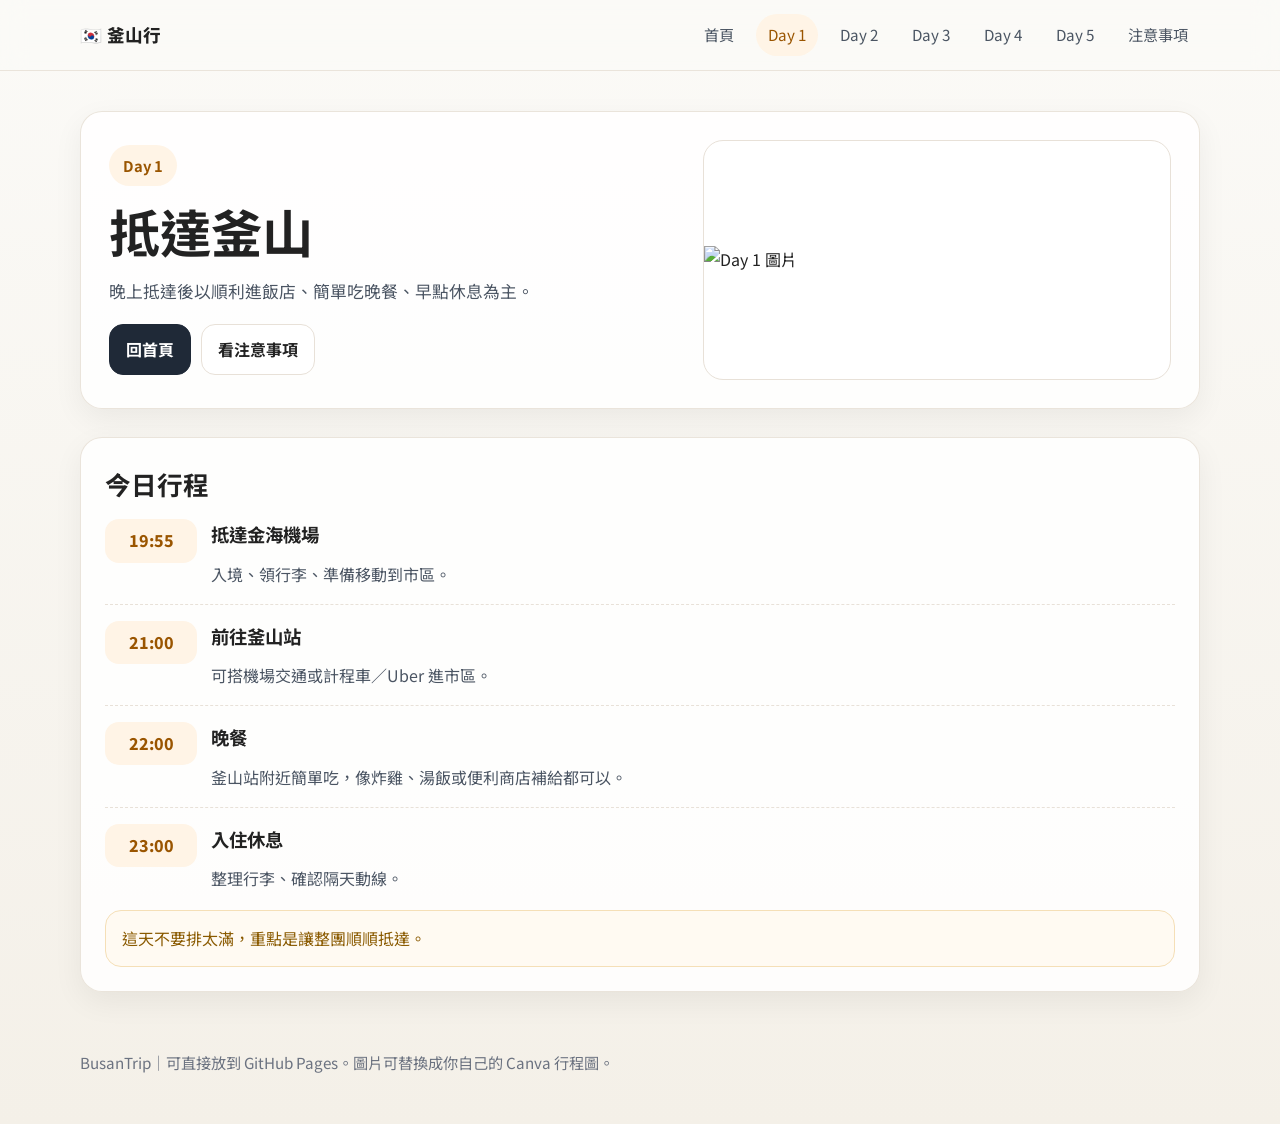
==== d1.html @ e0eec881 "Add files via upload" ====
<!DOCTYPE html>
<html lang="zh-Hant">
<head>
  <meta charset="UTF-8">
  <meta name="viewport" content="width=device-width, initial-scale=1.0">
  <title>釜山自由行｜Day 1</title>
  <link rel="preconnect" href="https://fonts.googleapis.com">
  <link rel="preconnect" href="https://fonts.gstatic.com" crossorigin>
  <link href="https://fonts.googleapis.com/css2?family=Noto+Sans+TC:wght@400;500;700;800&display=swap" rel="stylesheet">
  <link rel="stylesheet" href="styles.css">
</head>
<body>
<nav class="nav">
  <div class="container nav-inner">
    <a class="brand" href="index.html">🇰🇷 釜山行</a>
    <div class="nav-links">
      <a href="index.html">首頁</a>
      <a href="d1.html" class="active">Day 1</a>
      <a href="d2.html">Day 2</a>
      <a href="d3.html">Day 3</a>
      <a href="d4.html">Day 4</a>
      <a href="d5.html">Day 5</a>
      <a href="notes.html">注意事項</a>
    </div>
  </div>
</nav>

<header class="page-hero">
  <div class="container">
    <div class="card page-head">
      <div>
        <span class="badge">Day 1</span>
        <h1>抵達釜山</h1>
        <p class="lead">晚上抵達後以順利進飯店、簡單吃晚餐、早點休息為主。</p>
        <div class="btn-row">
          <a class="btn primary" href="index.html">回首頁</a>
          <a class="btn" href="notes.html">看注意事項</a>
        </div>
      </div>
      <div class="image-panel">
        <img src="images/d1.jpg" alt="Day 1 圖片">
      </div>
    </div>
  </div>
</header>

<section class="section">
  <div class="container">
    <div class="card schedule">
      <h2>今日行程</h2>
      <div class="timeline">
        <div class="item"><div class="time">19:55</div><div><h3>抵達金海機場</h3><p>入境、領行李、準備移動到市區。</p></div></div>
<div class="item"><div class="time">21:00</div><div><h3>前往釜山站</h3><p>可搭機場交通或計程車／Uber 進市區。</p></div></div>
<div class="item"><div class="time">22:00</div><div><h3>晚餐</h3><p>釜山站附近簡單吃，像炸雞、湯飯或便利商店補給都可以。</p></div></div>
<div class="item"><div class="time">23:00</div><div><h3>入住休息</h3><p>整理行李、確認隔天動線。</p></div></div>
      </div>
      <div class="note">這天不要排太滿，重點是讓整團順順抵達。</div>
    </div>
  </div>
</section>

<div class="container footer">BusanTrip｜可直接放到 GitHub Pages。圖片可替換成你自己的 Canva 行程圖。</div>
</body>
</html>
---- styles.css ----
:root{
  --bg:#f7f5f1;
  --card:#ffffff;
  --text:#222222;
  --muted:#6b7280;
  --accent:#d97706;
  --accent-soft:#fff4e6;
  --line:#e8e1d8;
  --shadow:0 10px 30px rgba(0,0,0,.06);
  --radius:22px;
}
*{box-sizing:border-box}
html{scroll-behavior:smooth}
body{
  margin:0;
  font-family:"Noto Sans TC","PingFang TC","Microsoft JhengHei",system-ui,sans-serif;
  color:var(--text);
  background:linear-gradient(180deg,#fbfaf7 0%,#f4f0e8 100%);
  line-height:1.7;
}
a{color:inherit;text-decoration:none}
img{max-width:100%;display:block}
.container{width:min(1120px,calc(100% - 32px));margin:0 auto}
.nav{
  position:sticky;top:0;z-index:20;
  backdrop-filter:blur(12px);
  background:rgba(251,250,247,.82);
  border-bottom:1px solid rgba(232,225,216,.9);
}
.nav-inner{
  display:flex;align-items:center;justify-content:space-between;
  gap:16px;padding:14px 0;
}
.brand{font-weight:800;font-size:1.1rem;letter-spacing:.02em}
.nav-links{display:flex;gap:10px;flex-wrap:wrap;justify-content:flex-end}
.nav-links a{
  padding:8px 12px;border-radius:999px;
  color:#4b5563;font-size:.95rem;
}
.nav-links a:hover,.nav-links a.active{
  background:var(--accent-soft);color:#9a5500;
}
.hero{
  padding:52px 0 28px;
}
.hero-grid{
  display:grid;grid-template-columns:1.2fr .8fr;gap:24px;
}
.hero-card,.card{
  background:rgba(255,255,255,.86);
  border:1px solid rgba(232,225,216,.9);
  box-shadow:var(--shadow);
  border-radius:var(--radius);
}
.hero-card{padding:34px}
.badge{
  display:inline-flex;align-items:center;gap:8px;
  padding:8px 14px;border-radius:999px;background:var(--accent-soft);
  color:#9a5500;font-weight:700;font-size:.92rem;
}
h1{margin:16px 0 10px;font-size:clamp(2rem,4vw,3.6rem);line-height:1.15}
h2{margin:0 0 14px;font-size:clamp(1.4rem,2vw,2rem)}
h3{margin:0 0 10px;font-size:1.15rem}
.lead{color:#4b5563;font-size:1.05rem}
.meta{display:flex;gap:10px;flex-wrap:wrap;margin-top:18px}
.meta span{
  padding:8px 12px;border-radius:999px;background:#fff;border:1px solid var(--line);
  color:#374151;font-size:.95rem
}
.cover-box{
  overflow:hidden;min-height:280px;display:flex;align-items:center;justify-content:center;
  background:linear-gradient(135deg,#fde7c3,#fff7ec 45%,#d8edf7);
}
.cover-box img{width:100%;height:100%;object-fit:cover}
.section{padding:10px 0 30px}
.grid{
  display:grid;grid-template-columns:repeat(2, minmax(0,1fr));gap:20px;
}
.day-card{padding:22px}
.day-card .tag{
  display:inline-block;margin-bottom:8px;color:#9a5500;background:var(--accent-soft);
  border-radius:999px;padding:6px 10px;font-size:.85rem;font-weight:700;
}
.day-card p{margin:0;color:#4b5563}
.btn-row{display:flex;gap:10px;flex-wrap:wrap;margin-top:18px}
.btn{
  display:inline-flex;align-items:center;justify-content:center;
  padding:11px 16px;border-radius:14px;border:1px solid var(--line);
  background:#fff;font-weight:700;
}
.btn.primary{background:#1f2937;color:#fff;border-color:#1f2937}
.btn:hover{transform:translateY(-1px)}
.info-grid{
  display:grid;grid-template-columns:repeat(3,minmax(0,1fr));gap:18px;
}
.info-card{padding:20px}
.list{margin:0;padding-left:18px;color:#4b5563}
.footer{
  padding:28px 0 48px;color:#6b7280;font-size:.95rem
}
.page-hero{padding:40px 0 18px}
.page-head{
  padding:28px;
  display:grid;grid-template-columns:1.1fr .9fr;gap:22px;align-items:center;
}
.schedule{padding:24px}
.timeline{display:grid;gap:16px}
.item{
  display:grid;grid-template-columns:92px 1fr;gap:14px;
  padding-bottom:16px;border-bottom:1px dashed var(--line);
}
.item:last-child{border-bottom:0;padding-bottom:0}
.time{
  font-weight:800;color:#9a5500;background:var(--accent-soft);
  border-radius:14px;padding:8px 10px;text-align:center;height:max-content;
}
.item p{margin:4px 0 0;color:#4b5563}
.note{
  background:#fffaf2;border:1px solid #f5dfb7;color:#8a5a00;
  padding:14px 16px;border-radius:16px;margin-top:18px;
}
.image-panel{
  overflow:hidden;border-radius:20px;border:1px solid var(--line);background:#fff;
  min-height:240px;display:flex;align-items:center;justify-content:center;
}
.image-panel img{width:100%;height:100%;object-fit:cover}
.small-muted{color:var(--muted);font-size:.92rem}
@media (max-width: 860px){
  .hero-grid,.page-head,.grid,.info-grid{grid-template-columns:1fr}
  .item{grid-template-columns:1fr}
  .nav-inner{align-items:flex-start;flex-direction:column}
}
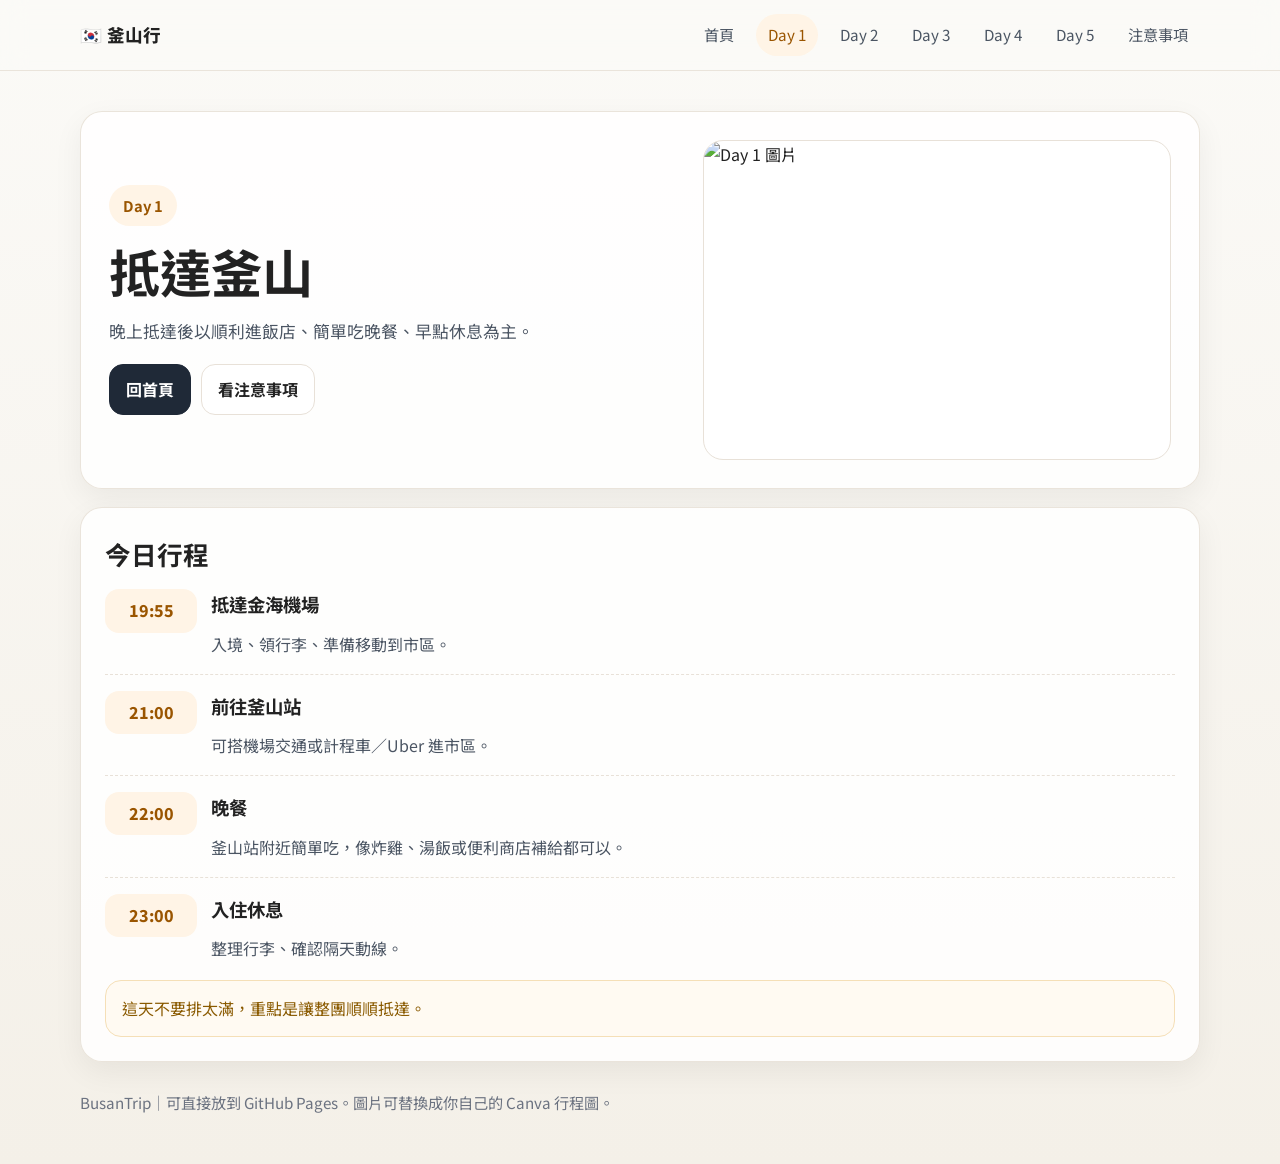
==== commit 5a451d80: "Update d1.html" ====
--- a/d1.html
+++ b/d1.html
@@ -61,4 +61,4 @@
 
 <div class="container footer">BusanTrip｜可直接放到 GitHub Pages。圖片可替換成你自己的 Canva 行程圖。</div>
 </body>
-</html>+</html>
--- a/styles.css
+++ b/styles.css
@@ -68,11 +68,18 @@
   color:#374151;font-size:.95rem
 }
 .cover-box{
-  overflow:hidden;min-height:280px;display:flex;align-items:center;justify-content:center;
-  background:linear-gradient(135deg,#fde7c3,#fff7ec 45%,#d8edf7);
+  overflow:hidden;
+  min-height:400px;
+  padding:0;
+  display:block;
+  background:none;
 }
-.cover-box img{width:100%;height:100%;object-fit:cover}
-.section{padding:10px 0 30px}
+.cover-box img{
+  width:100%;
+  height:100%;
+  object-fit:cover;
+  display:block;
+}
 .grid{
   display:grid;grid-template-columns:repeat(2, minmax(0,1fr));gap:20px;
 }
@@ -120,10 +127,21 @@
   padding:14px 16px;border-radius:16px;margin-top:18px;
 }
 .image-panel{
-  overflow:hidden;border-radius:20px;border:1px solid var(--line);background:#fff;
-  min-height:240px;display:flex;align-items:center;justify-content:center;
+  overflow:hidden;
+  border-radius:20px;
+  border:1px solid var(--line);
+  background:#fff;
+  min-height:320px;
+  padding:0;
+  display:block;
 }
-.image-panel img{width:100%;height:100%;object-fit:cover}
+
+.image-panel img{
+  width:100%;
+  height:100%;
+  object-fit:cover;
+  display:block;
+}
 .small-muted{color:var(--muted);font-size:.92rem}
 @media (max-width: 860px){
   .hero-grid,.page-head,.grid,.info-grid{grid-template-columns:1fr}
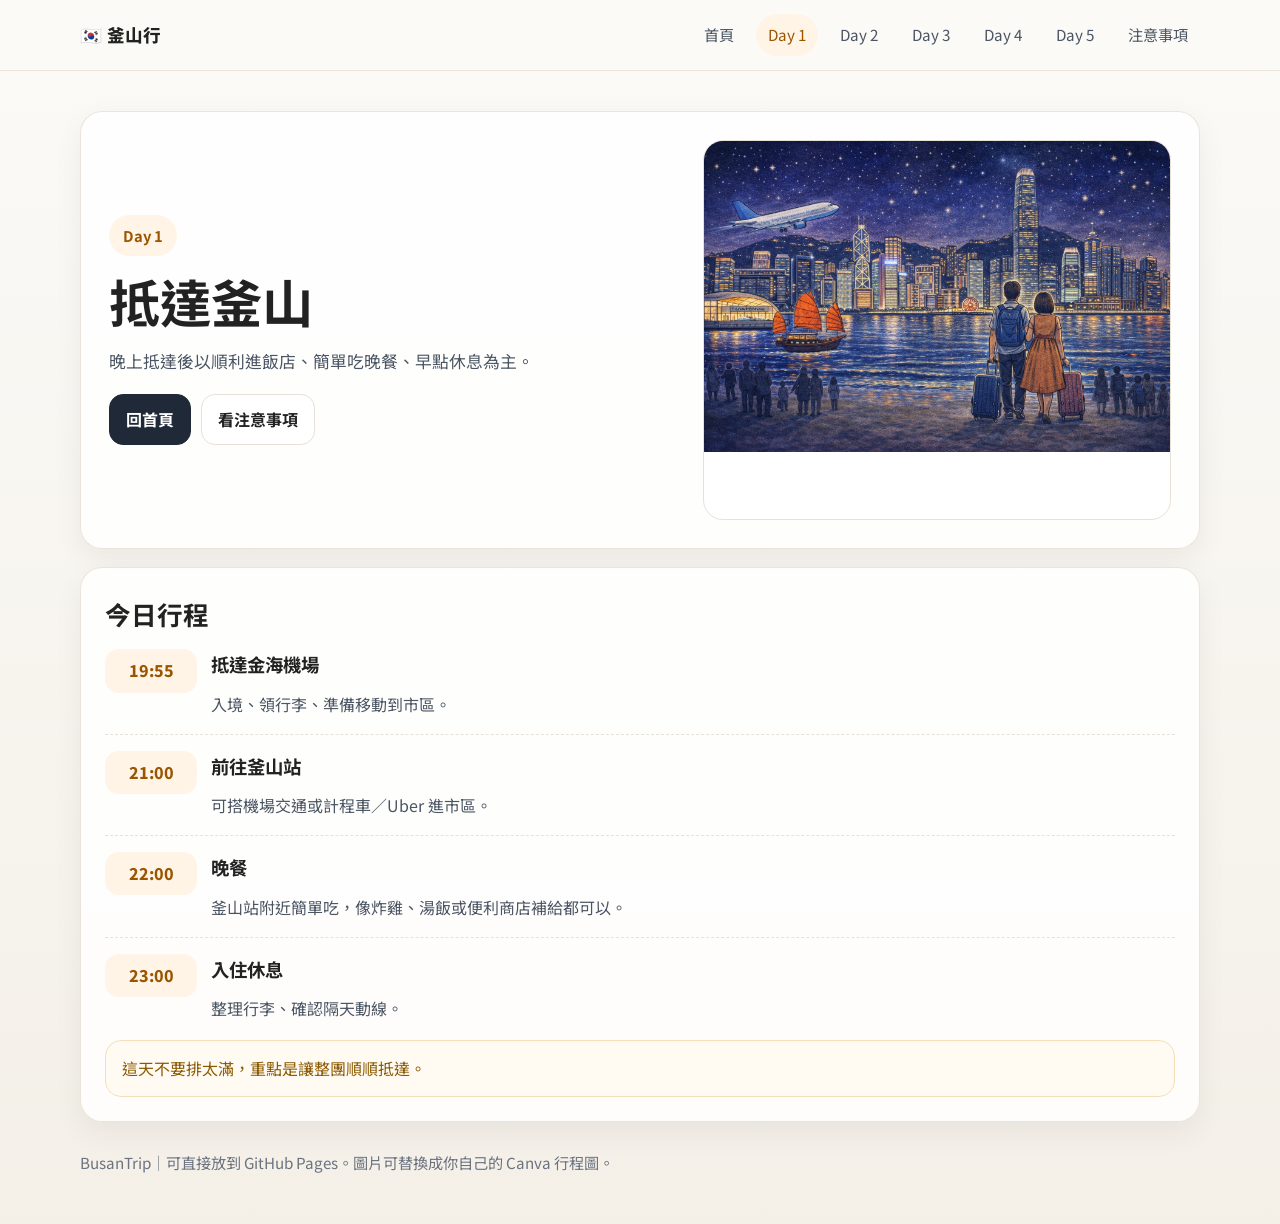
==== commit 08126bb3: "Update d1.html" ====
--- a/d1.html
+++ b/d1.html
@@ -38,7 +38,7 @@
         </div>
       </div>
       <div class="image-panel">
-        <img src="images/d1.jpg" alt="Day 1 圖片">
+        <img src="images/D1.jpg" alt="Day 1 圖片">
       </div>
     </div>
   </div>
--- a/styles.css
+++ b/styles.css
@@ -131,7 +131,7 @@
   border-radius:20px;
   border:1px solid var(--line);
   background:#fff;
-  min-height:320px;
+  min-height:380px;
   padding:0;
   display:block;
 }
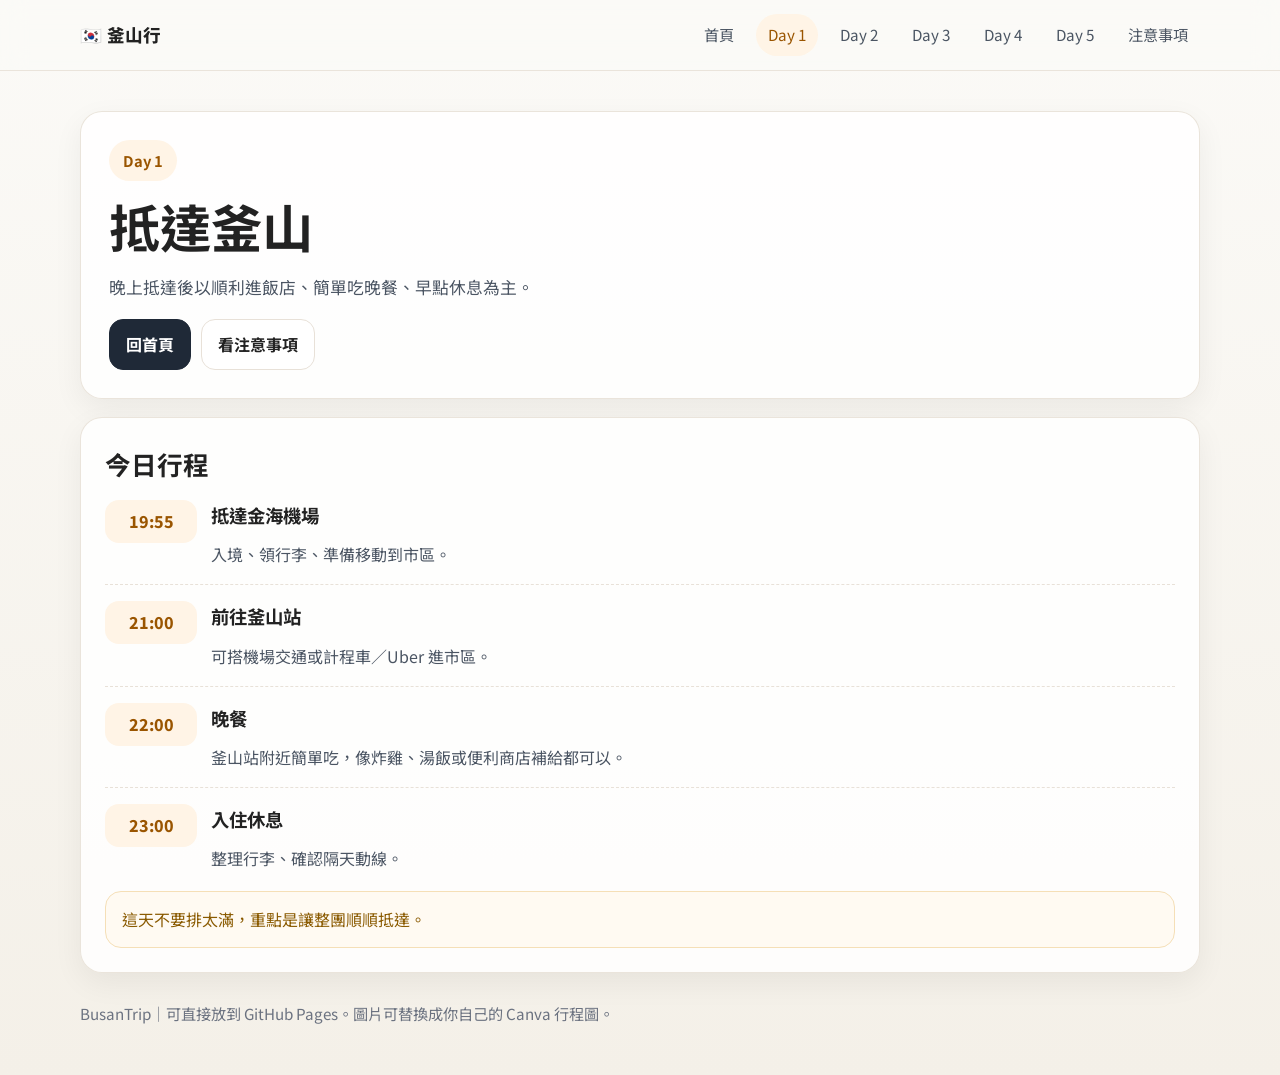
==== commit 99101c75: "Update d1.html" ====
--- a/d1.html
+++ b/d1.html
@@ -27,20 +27,17 @@
 
 <header class="page-hero">
   <div class="container">
-    <div class="card page-head">
-      <div>
-        <span class="badge">Day 1</span>
-        <h1>抵達釜山</h1>
-        <p class="lead">晚上抵達後以順利進飯店、簡單吃晚餐、早點休息為主。</p>
-        <div class="btn-row">
-          <a class="btn primary" href="index.html">回首頁</a>
-          <a class="btn" href="notes.html">看注意事項</a>
-        </div>
-      </div>
-      <div class="image-panel">
-        <img src="images/D1.jpg" alt="Day 1 圖片">
-      </div>
+    <div class="card page-head page-head-cover">
+  <div class="page-head-overlay">
+    <span class="badge">Day 1</span>
+    <h1>抵達釜山</h1>
+    <p class="lead">晚上抵達後以順利進飯店、簡單吃晚餐、早點休息為主。</p>
+    <div class="btn-row">
+      <a class="btn primary" href="index.html">回首頁</a>
+      <a class="btn" href="notes.html">看注意事項</a>
     </div>
+  </div>
+</div>
   </div>
 </header>
 
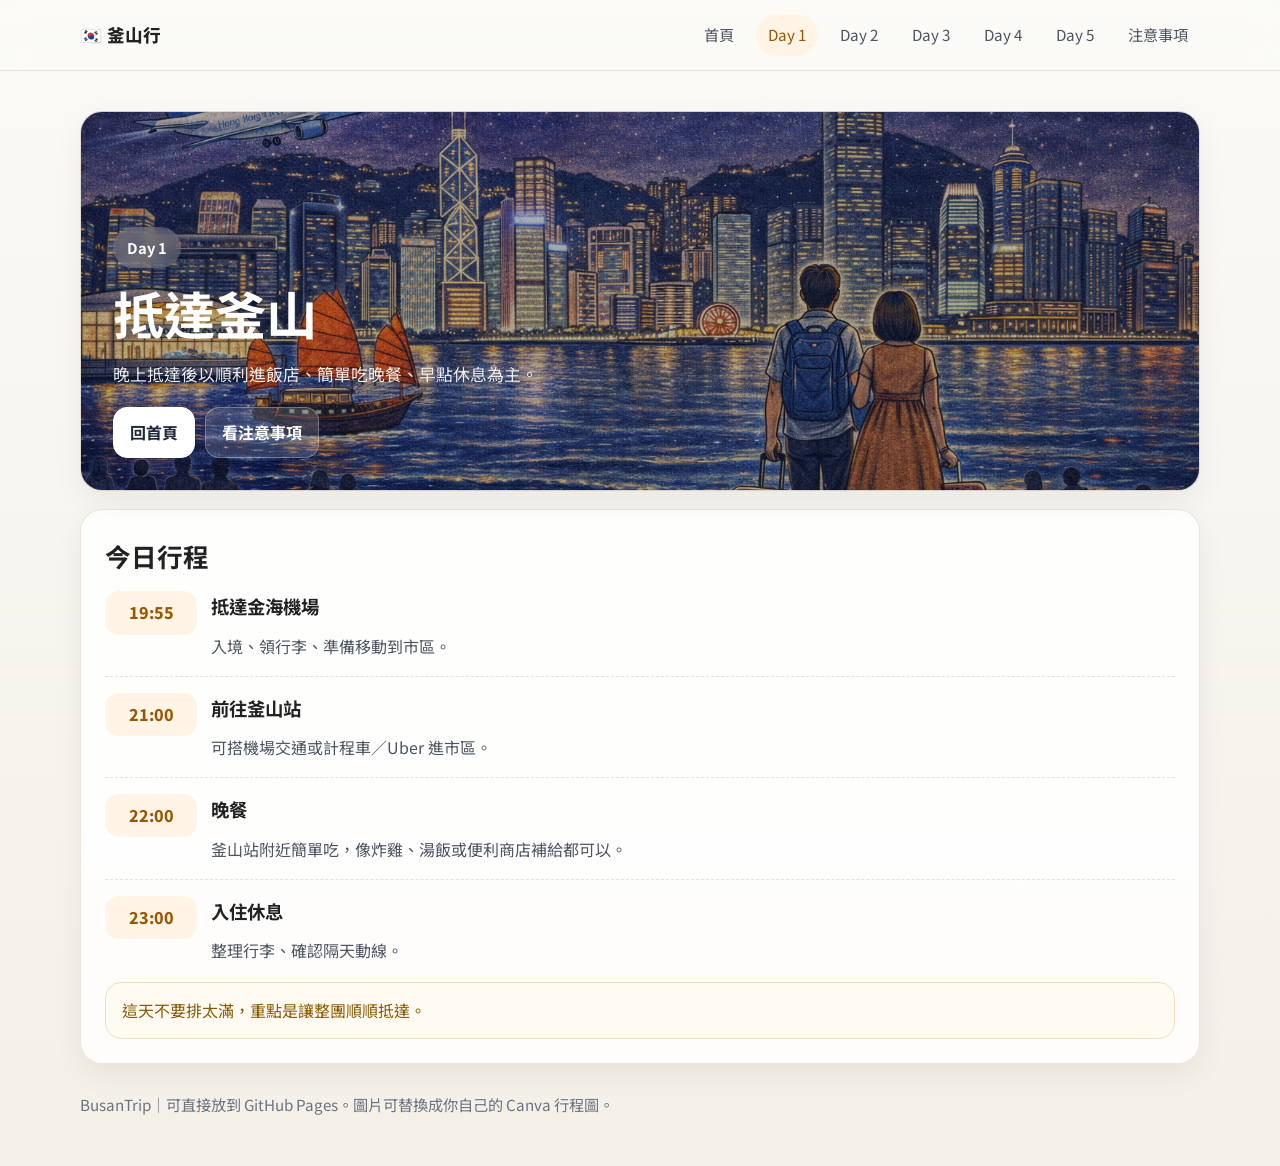
==== commit 3a72084c: "Update d1.html" ====
--- a/d1.html
+++ b/d1.html
@@ -27,7 +27,7 @@
 
 <header class="page-hero">
   <div class="container">
-    <div class="card page-head page-head-cover">
+  <div class="card page-head page-head-cover page-head-d1">
   <div class="page-head-overlay">
     <span class="badge">Day 1</span>
     <h1>抵達釜山</h1>
--- a/styles.css
+++ b/styles.css
@@ -148,3 +148,108 @@
   .item{grid-template-columns:1fr}
   .nav-inner{align-items:flex-start;flex-direction:column}
 }
+.page-head-cover{
+  position: relative;
+  min-height: 380px;
+  padding: 0;
+  overflow: hidden;
+  background:
+    linear-gradient(rgba(0,0,0,.28), rgba(0,0,0,.28)),
+    url("images/D1.jpg") center/cover no-repeat;
+  display: flex;
+  align-items: flex-end;
+}
+
+.page-head-overlay{
+  width: 100%;
+  padding: 32px;
+  color: #fff;
+}
+
+.page-head-cover .lead{
+  color: rgba(255,255,255,.9);
+}
+
+.page-head-cover .badge{
+  background: rgba(255,255,255,.18);
+  color: #fff;
+  backdrop-filter: blur(6px);
+}
+
+.page-head-cover .btn{
+  background: rgba(255,255,255,.15);
+  color: #fff;
+  border: 1px solid rgba(255,255,255,.28);
+}
+
+.page-head-cover .btn.primary{
+  background: #fff;
+  color: #1f2937;
+  border-color: #fff;
+}
+.page-head-cover{
+  position: relative;
+  min-height: 380px;
+  padding: 0;
+  overflow: hidden;
+  display: flex;
+  align-items: flex-end;
+}
+
+.page-head-overlay{
+  width: 100%;
+  padding: 32px;
+  color: #fff;
+}
+
+.page-head-cover .lead{
+  color: rgba(255,255,255,.9);
+}
+
+.page-head-cover .badge{
+  background: rgba(255,255,255,.18);
+  color: #fff;
+  backdrop-filter: blur(6px);
+}
+
+.page-head-cover .btn{
+  background: rgba(255,255,255,.15);
+  color: #fff;
+  border: 1px solid rgba(255,255,255,.28);
+}
+
+.page-head-cover .btn.primary{
+  background: #fff;
+  color: #1f2937;
+  border-color: #fff;
+}
+
+.page-head-d1{
+  background:
+    linear-gradient(rgba(0,0,0,.28), rgba(0,0,0,.28)),
+    url("images/D1.jpg") center/cover no-repeat;
+}
+
+.page-head-d2{
+  background:
+    linear-gradient(rgba(0,0,0,.28), rgba(0,0,0,.28)),
+    url("images/D2.jpg") center/cover no-repeat;
+}
+
+.page-head-d3{
+  background:
+    linear-gradient(rgba(0,0,0,.28), rgba(0,0,0,.28)),
+    url("images/D3.jpg") center/cover no-repeat;
+}
+
+.page-head-d4{
+  background:
+    linear-gradient(rgba(0,0,0,.28), rgba(0,0,0,.28)),
+    url("images/D4.jpg") center/cover no-repeat;
+}
+
+.page-head-d5{
+  background:
+    linear-gradient(rgba(0,0,0,.28), rgba(0,0,0,.28)),
+    url("images/D5.jpg") center/cover no-repeat;
+}
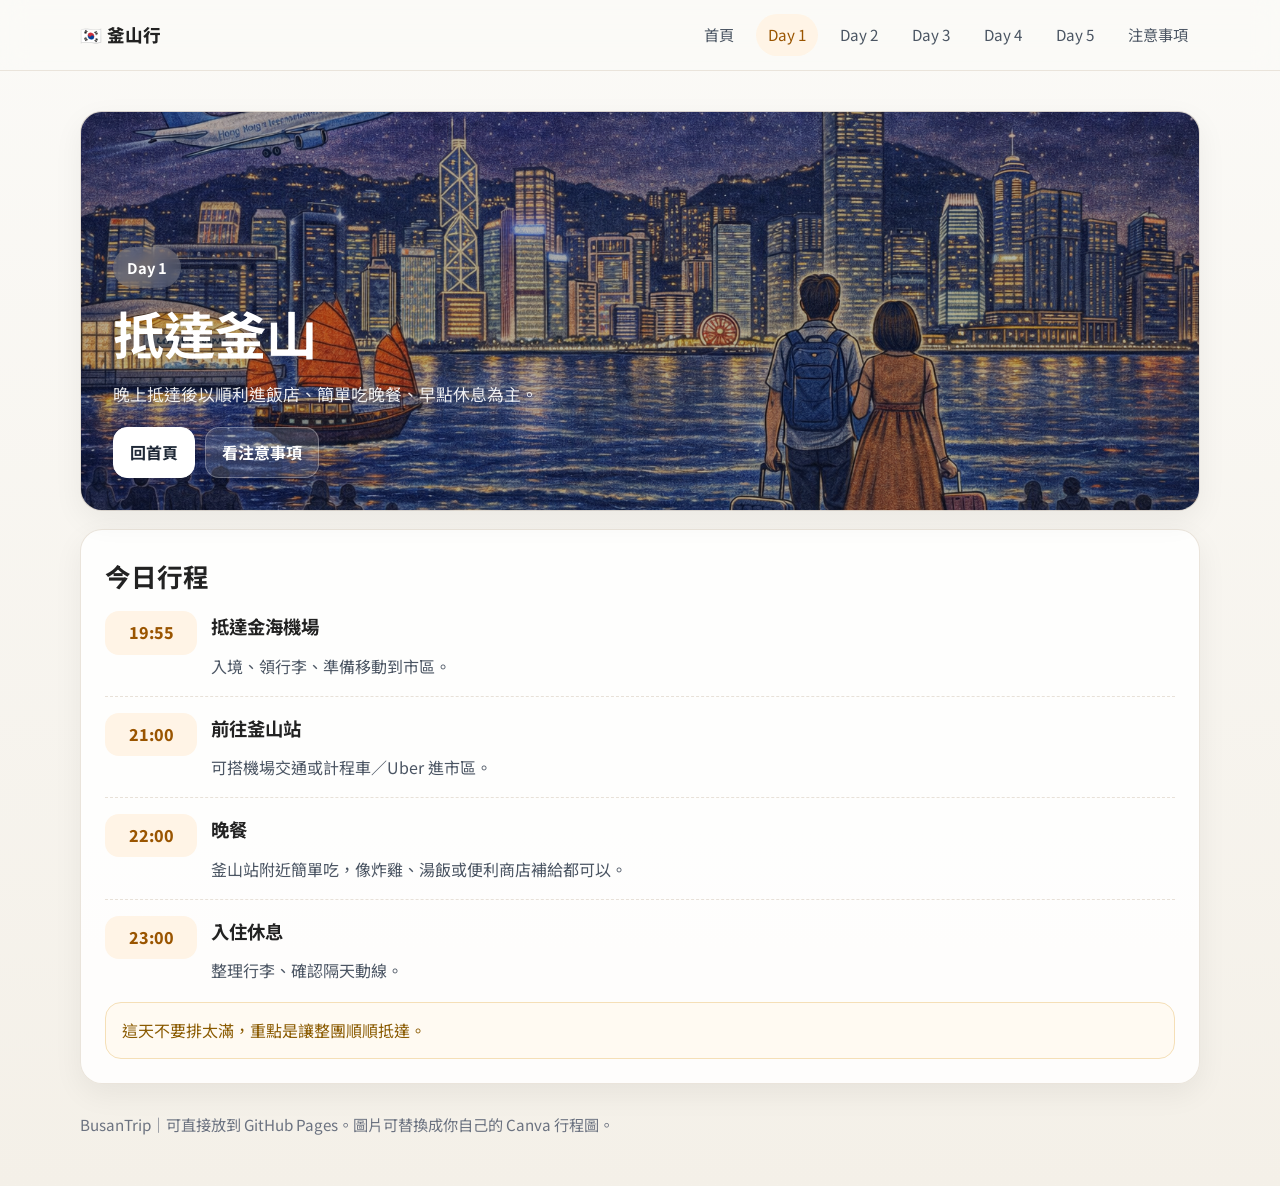
==== commit 587e9a73: "Update d1.html" ====
--- a/d1.html
+++ b/d1.html
@@ -27,17 +27,18 @@
 
 <header class="page-hero">
   <div class="container">
-  <div class="card page-head page-head-cover page-head-d1">
-  <div class="page-head-overlay">
-    <span class="badge">Day 1</span>
-    <h1>抵達釜山</h1>
-    <p class="lead">晚上抵達後以順利進飯店、簡單吃晚餐、早點休息為主。</p>
-    <div class="btn-row">
-      <a class="btn primary" href="index.html">回首頁</a>
-      <a class="btn" href="notes.html">看注意事項</a>
+    <div class="card page-head page-head-cover page-head-d1">
+      <div class="page-head-overlay">
+        <span class="badge">Day 1</span>
+        <h1>抵達釜山</h1>
+        <p class="lead">晚上抵達後以順利進飯店、簡單吃晚餐、早點休息為主。</p>
+
+        <div class="btn-row">
+          <a class="btn primary" href="index.html">回首頁</a>
+          <a class="btn" href="notes.html">看注意事項</a>
+        </div>
+      </div>
     </div>
-  </div>
-</div>
   </div>
 </header>
 
--- a/styles.css
+++ b/styles.css
@@ -148,24 +148,24 @@
   .item{grid-template-columns:1fr}
   .nav-inner{align-items:flex-start;flex-direction:column}
 }
+/* ===== 滿版封面（所有天數共用） ===== */
 .page-head-cover{
   position: relative;
-  min-height: 380px;
+  min-height: 400px;
   padding: 0;
   overflow: hidden;
-  background:
-    linear-gradient(rgba(0,0,0,.28), rgba(0,0,0,.28)),
-    url("images/D1.jpg") center/cover no-repeat;
   display: flex;
   align-items: flex-end;
 }
 
+/* 文字區 */
 .page-head-overlay{
   width: 100%;
   padding: 32px;
   color: #fff;
 }
 
+/* 文字樣式 */
 .page-head-cover .lead{
   color: rgba(255,255,255,.9);
 }
@@ -187,42 +187,8 @@
   color: #1f2937;
   border-color: #fff;
 }
-.page-head-cover{
-  position: relative;
-  min-height: 380px;
-  padding: 0;
-  overflow: hidden;
-  display: flex;
-  align-items: flex-end;
-}
-
-.page-head-overlay{
-  width: 100%;
-  padding: 32px;
-  color: #fff;
-}
-
-.page-head-cover .lead{
-  color: rgba(255,255,255,.9);
-}
-
-.page-head-cover .badge{
-  background: rgba(255,255,255,.18);
-  color: #fff;
-  backdrop-filter: blur(6px);
-}
-
-.page-head-cover .btn{
-  background: rgba(255,255,255,.15);
-  color: #fff;
-  border: 1px solid rgba(255,255,255,.28);
-}
-
-.page-head-cover .btn.primary{
-  background: #fff;
-  color: #1f2937;
-  border-color: #fff;
-}
+
+/* ===== 每一天的背景圖 ===== */
 
 .page-head-d1{
   background:
@@ -253,3 +219,72 @@
     linear-gradient(rgba(0,0,0,.28), rgba(0,0,0,.28)),
     url("images/D5.jpg") center/cover no-repeat;
 }
+/* ===== 手機版優化 ===== */
+@media (max-width: 768px){
+
+  /* 導覽列 */
+  .nav-inner{
+    flex-direction:column;
+    align-items:flex-start;
+  }
+
+  .nav-links{
+    width:100%;
+    justify-content:flex-start;
+    flex-wrap:wrap;
+  }
+
+  /* 首頁區塊 */
+  .hero{
+    padding:28px 0 12px;
+  }
+
+  .hero-card{
+    padding:20px;
+  }
+
+  /* 封面（最重要） */
+  .page-head-cover{
+    min-height:260px;   /* 手機高度縮小 */
+    border-radius:16px;
+  }
+
+  .page-head-overlay{
+    padding:20px;
+  }
+
+  /* 字縮小 */
+  h1{
+    font-size:1.8rem;
+  }
+
+  .lead{
+    font-size:.95rem;
+  }
+
+  /* 按鈕 */
+  .btn{
+    padding:10px 12px;
+    font-size:.9rem;
+  }
+
+  /* 卡片間距 */
+  .card{
+    border-radius:16px;
+  }
+
+  .schedule{
+    padding:18px;
+  }
+
+  /* timeline */
+  .item{
+    grid-template-columns:1fr;
+    gap:6px;
+  }
+
+  .time{
+    width:max-content;
+  }
+
+}
